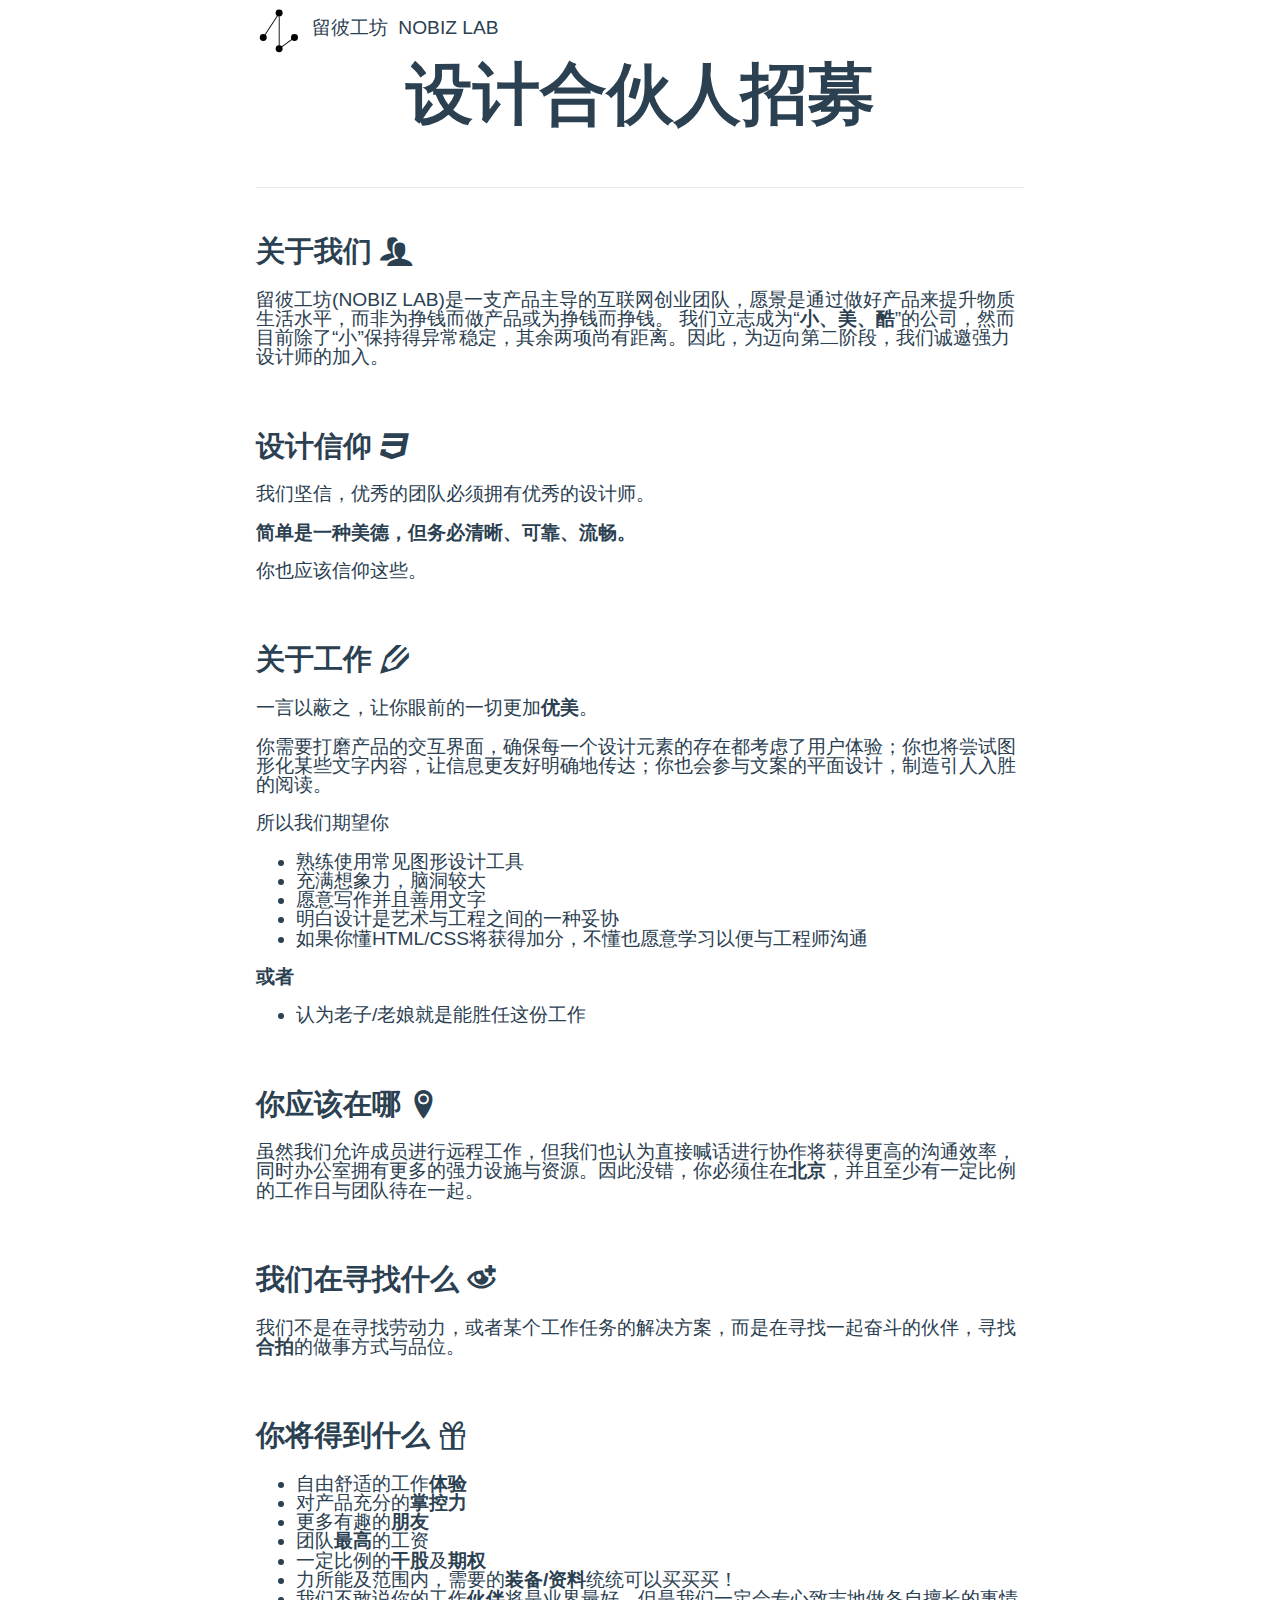
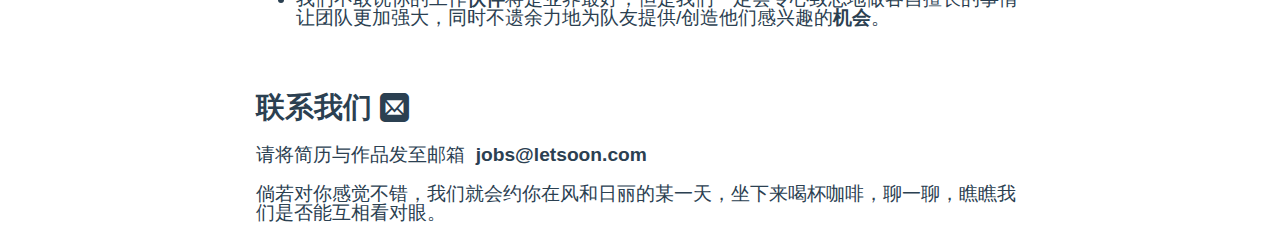
==== index.html @ 28251a29 "emphasize some words" ====
<!DOCTYPE html><html lang="en"><head><meta charset="utf-8"><meta name="viewport" content="width=device-width, initial-scale=1, maximum-scale=1"><title>设计合伙人招募</title><link rel="shortcut icon" href="img/favicon/favicon.ico"><link type="text/css" rel="stylesheet" href="css/font.css"><link type="text/css" rel="stylesheet" href="css/main.css"><script type="text/javascript" src="js/jquery.js"></script></head><body><div class="hide"><img src="img/weixin.jpg"></div><div class="container"><div class="container-title"><div class="logo"><div class="logo-img"><img src="img/logo.svg"></div><span class="company-name">&nbsp 留彼工坊</span><span class="english-name">&nbsp NOBIZ LAB</span></div><h1 class="page-title">设计合伙人招募</h1></div><section class="hr-title"><span></span></section><section class="sectionOne"><h2>关于我们<span class="icon-users"></span></h2><p>留彼工坊(NOBIZ LAB)是一支产品主导的互联网创业团队，愿景是通过做好产品来提升物质生活水平，而非为挣钱而做产品或为挣钱而挣钱。 我们立志成为“<strong>小、美、酷</strong>”的公司，然而目前除了“小”保持得异常稳定，其余两项尚有距离。因此，为迈向第二阶段，我们诚邀强力设计师的加入。</p></section><section class="sectionTwo clearfix"><h2>设计信仰<span class="icon-css3"></span></h2><p>   我们坚信，优秀的团队必须拥有优秀的设计师。</p><p>   <strong>简单是一种美德，但务必清晰、可靠、流畅。</strong></p><p>   你也应该信仰这些。</p></section><section class="sectionThree clearfix"><h2>关于工作<span class="icon-pencil"></span></h2><span>一言以蔽之，让你眼前的一切更加<strong>优美</strong>。</span><p>你需要打磨产品的交互界面，确保每一个设计元素的存在都考虑了用户体验；你也将尝试图形化某些文字内容，让信息更友好明确地传达；你也会参与文案的平面设计，制造引人入胜的阅读。</p><span class="need-ability">所以我们期望你</span><ul class="need-content"><li>熟练使用常见图形设计工具</li><li>充满想象力，脑洞较大</li><li>愿意写作并且善用文字</li><li>明白设计是艺术与工程之间的一种妥协</li><li>如果你懂HTML/CSS将获得加分，不懂也愿意学习以便与工程师沟通</li></ul><span class="need-ability"><strong>或者</strong></span><ul class="need-content"><li>认为老子/老娘就是能胜任这份工作</li></ul></section><section class="sectionFour"><h2>你应该在哪<span class="icon-location"></span></h2><p>虽然我们允许成员进行远程工作，但我们也认为直接喊话进行协作将获得更高的沟通效率，同时办公室拥有更多的强力设施与资源。因此没错，你必须住在<strong>北京</strong>，并且至少有一定比例的工作日与团队待在一起。
</p></section><section class="sectionFive"><h2>我们在寻找什么<span class="icon-eyes"></span></h2><p>我们不是在寻找劳动力，或者某个工作任务的解决方案，而是在寻找一起奋斗的伙伴，寻找<strong>合拍</strong>的做事方式与品位。
</p></section><section class="sectionSix"><h2>你将得到什么<span class="icon-gift"></span></h2><ul><li>自由舒适的工作<strong>体验</strong></li><li>对产品充分的<strong>掌控力</strong></li><li>更多有趣的<strong>朋友</strong></li><li>团队<strong>最高</strong>的工资</li><li>一定比例的<strong>干股</strong>及<strong>期权</strong></li><li>力所能及范围内，需要的<strong>装备/资料</strong>统统可以买买买！</li><li>我们不敢说你的工作<strong>伙伴</strong>将是业界最好，但是我们一定会专心致志地做各自擅长的事情让团队更加强大，同时不遗余力地为队友提供/创造他们感兴趣的<strong>机会</strong>。</li></ul></section><section class="sectionSeven"><h2>联系我们<span class="icon-mail"></span></h2><span>请将简历与作品发至邮箱 &nbsp</span><span class="emial">jobs@letsoon.com</span><p>倘若对你感觉不错，我们就会约你在风和日丽的某一天，坐下来喝杯咖啡，聊一聊，瞧瞧我们是否能互相看对眼。</p></section></div></body></html>
---- css/font.css ----
@font-face {
	font-family: 'icomoon';
	src:url('../font/icomoon.eot?-i9nz57');
	src:url('../font/icomoon.eot?#iefix-i9nz57') format('embedded-opentype'),
		url('../font/icomoon.ttf?-i9nz57') format('truetype'),
		url('../font/icomoon.woff?-i9nz57') format('woff'),
		url('../font/icomoon.svg?-i9nz57#icomoon') format('svg');
	font-weight: normal;
	font-style: normal;
}

[class^="icon-"], [class*=" icon-"] {
	font-family: 'icomoon';
	speak: none;
	font-style: normal;
	font-weight: normal;
	font-variant: normal;
	text-transform: none;
	line-height: 1;

	/* Better Font Rendering =========== */
	-webkit-font-smoothing: antialiased;
	-moz-osx-font-smoothing: grayscale;
}

.icon-pencil:before {
	content: "\e906";
}
.icon-location:before {
	content: "\e948";
}
.icon-users:before {
	content: "\e972";
}
.icon-gift:before {
	content: "\e99f";
}
.icon-eyes:before {
	content: "\e9cf";
}
.icon-mail:before {
	content: "\ea83";
}
.icon-css3:before {
	content: "\eae1";
}
---- css/main.css ----
*,
*::before,
*::after {
  box-sizing: border-box;
}
body {
  margin: 0;
  padding: 0;
  color: #2b4051;
  background-color: #f5f2eb;
  font: 1.2em/1 "微软雅黑", "宋体", Arial;
}
.hide {
  display: none;
}
.clearfix:after {
  content: ".";
  display: block;
  height: 0;
  clear: both;
  visibility: hidden;
}
.container {
  position: relative;
  left: 0;
  right: 0;
  background-color: #fff;
}
.container-title {
  position: relative;
  height: 162px;
  background-color: #fff;
}
.logo {
  position: absolute;
  top: 8px;
  left: 20%;
  height: 40px;
}
.logo .logo-img {
  width: 45px;
  height: 45px;
  float: left;
}
.logo .logo-img img {
  width: 100%;
  height: 100%;
  float: left;
}
.logo span {
  display: inline-block;
  float: left;
  padding-top: 10px;
}
.page-title {
  position: absolute;
  width: 100%;
  margin: 0;
  padding: 60px 0;
  text-align: center;
  font-size: 3.5em;
}
section {
  margin: auto;
  width: 100%;
  min-height: 150px;
  float: left;
  padding: 10px 20%;
  background-color: #72a9aa;
}
section ul li {
  list-style: disc;
}
.icon-pencil,
.icon-css3,
.icon-location,
.icon-eyes,
.icon-users,
.icon-gift,
.icon-mail {
  font-size: inherit;
  padding-left: 8px;
  top: 3px;
  display: inline-block;
  position: relative;
}
section.hr-title {
  min-height: 20px !important;
  background-color: #fff;
}
section.hr-title span {
  display: inline-block;
  border-top: 1px solid #e8ebeb;
  width: 100%;
}
.sectionOne,
.sectionTwo,
.sectionThree,
.sectionFour,
.sectionFive,
.sectionSix,
.sectionSeven {
  background-color: #fff;
}
.emial {
  font-weight: bolder;
}
@media screen and (max-width: 760px) {
  body {
    font: 1em/1 "微软雅黑", "宋体", Arial;
  }
  .container-title {
    height: 80px;
  }
  .container-title .page-title {
    font-size: 2.5em;
    padding: 38px 0;
  }
  section {
    padding: 0 8% 8px;
  }
  .logo {
    left: 8%;
    top: 5px;
  }
  .logo .logo-img {
    width: 30px;
    height: 30px;
  }
  .logo span {
    font-size: 0.9em;
    padding-top: 11px;
  }
}
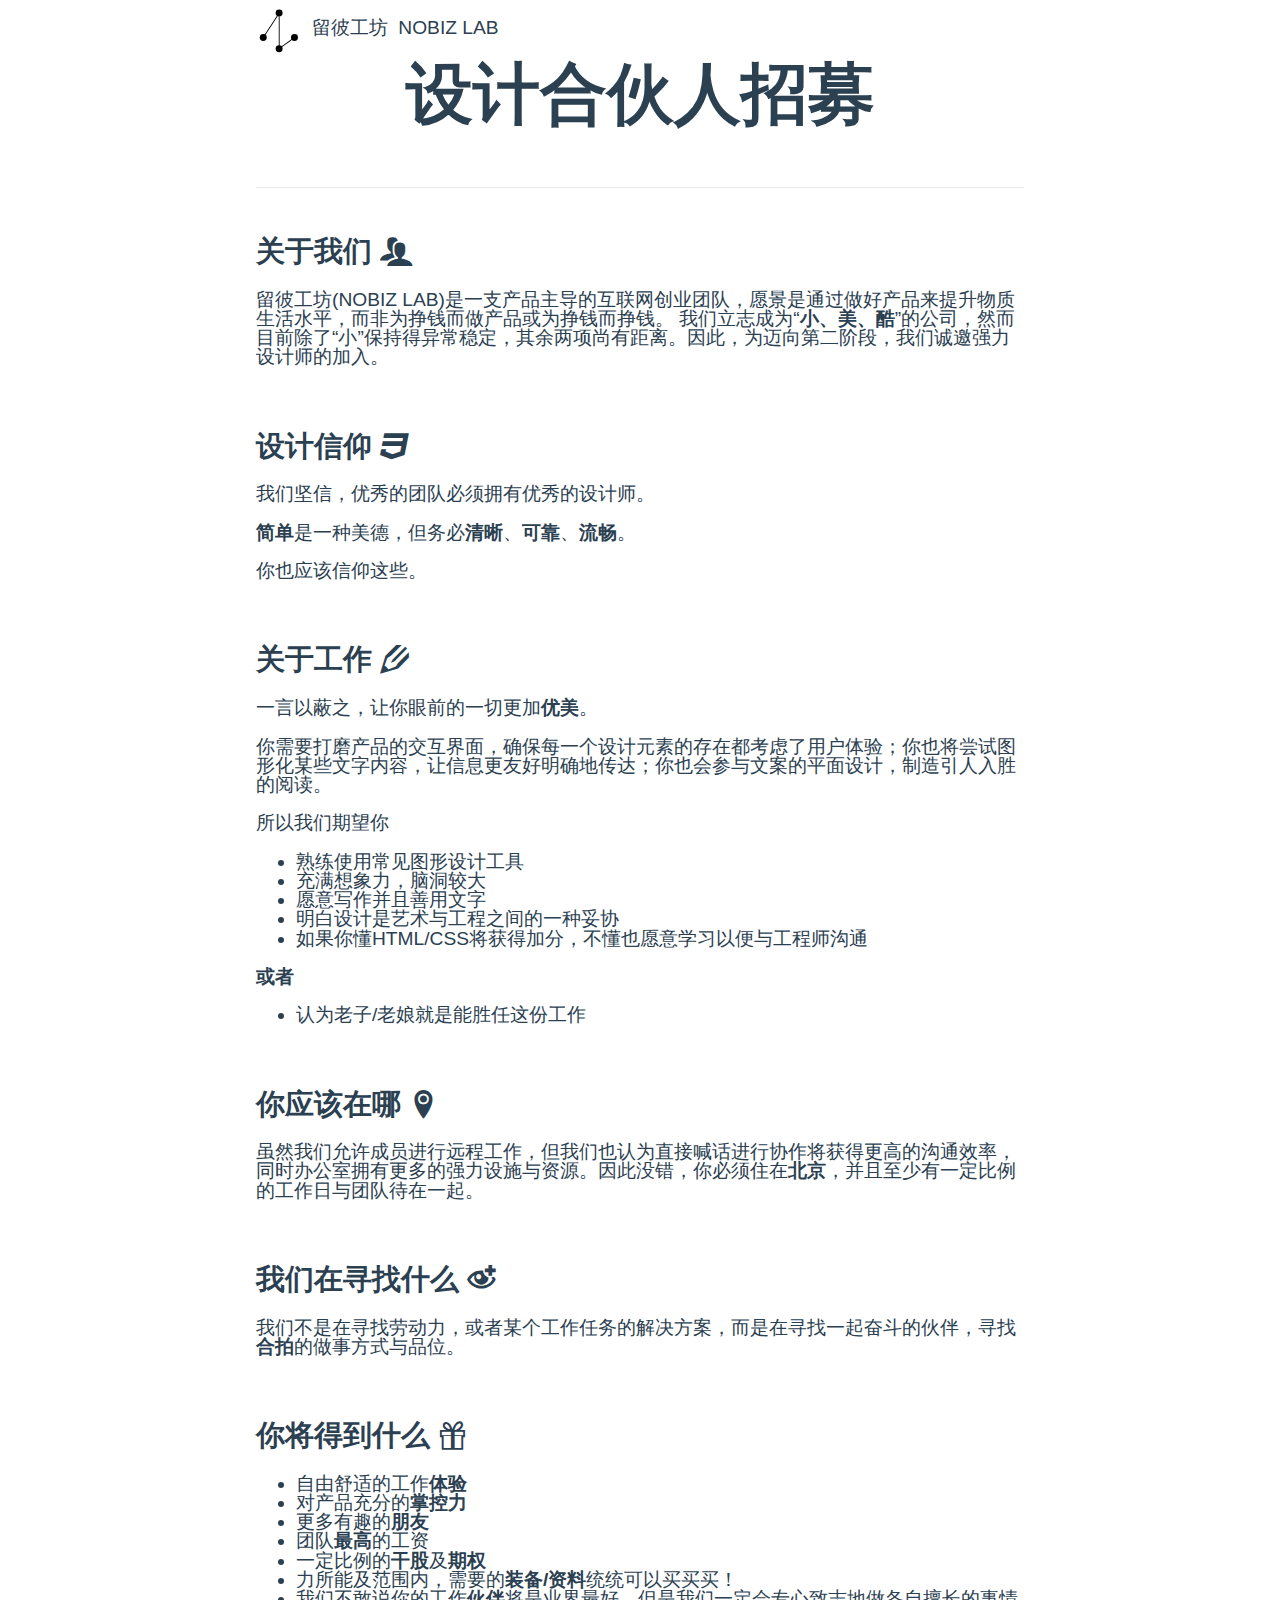
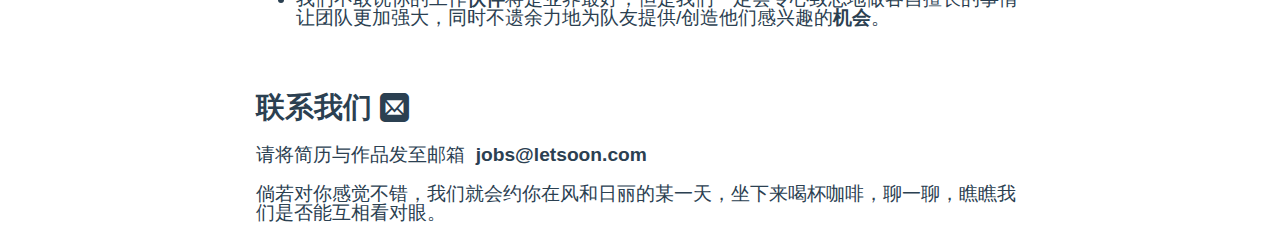
==== commit 9cb4b3a2: "update content" ====
--- a/index.html
+++ b/index.html
@@ -1,3 +1,3 @@
-<!DOCTYPE html><html lang="en"><head><meta charset="utf-8"><meta name="viewport" content="width=device-width, initial-scale=1, maximum-scale=1"><title>设计合伙人招募</title><link rel="shortcut icon" href="img/favicon/favicon.ico"><link type="text/css" rel="stylesheet" href="css/font.css"><link type="text/css" rel="stylesheet" href="css/main.css"><script type="text/javascript" src="js/jquery.js"></script></head><body><div class="hide"><img src="img/weixin.jpg"></div><div class="container"><div class="container-title"><div class="logo"><div class="logo-img"><img src="img/logo.svg"></div><span class="company-name">&nbsp 留彼工坊</span><span class="english-name">&nbsp NOBIZ LAB</span></div><h1 class="page-title">设计合伙人招募</h1></div><section class="hr-title"><span></span></section><section class="sectionOne"><h2>关于我们<span class="icon-users"></span></h2><p>留彼工坊(NOBIZ LAB)是一支产品主导的互联网创业团队，愿景是通过做好产品来提升物质生活水平，而非为挣钱而做产品或为挣钱而挣钱。 我们立志成为“<strong>小、美、酷</strong>”的公司，然而目前除了“小”保持得异常稳定，其余两项尚有距离。因此，为迈向第二阶段，我们诚邀强力设计师的加入。</p></section><section class="sectionTwo clearfix"><h2>设计信仰<span class="icon-css3"></span></h2><p>   我们坚信，优秀的团队必须拥有优秀的设计师。</p><p>   <strong>简单是一种美德，但务必清晰、可靠、流畅。</strong></p><p>   你也应该信仰这些。</p></section><section class="sectionThree clearfix"><h2>关于工作<span class="icon-pencil"></span></h2><span>一言以蔽之，让你眼前的一切更加<strong>优美</strong>。</span><p>你需要打磨产品的交互界面，确保每一个设计元素的存在都考虑了用户体验；你也将尝试图形化某些文字内容，让信息更友好明确地传达；你也会参与文案的平面设计，制造引人入胜的阅读。</p><span class="need-ability">所以我们期望你</span><ul class="need-content"><li>熟练使用常见图形设计工具</li><li>充满想象力，脑洞较大</li><li>愿意写作并且善用文字</li><li>明白设计是艺术与工程之间的一种妥协</li><li>如果你懂HTML/CSS将获得加分，不懂也愿意学习以便与工程师沟通</li></ul><span class="need-ability"><strong>或者</strong></span><ul class="need-content"><li>认为老子/老娘就是能胜任这份工作</li></ul></section><section class="sectionFour"><h2>你应该在哪<span class="icon-location"></span></h2><p>虽然我们允许成员进行远程工作，但我们也认为直接喊话进行协作将获得更高的沟通效率，同时办公室拥有更多的强力设施与资源。因此没错，你必须住在<strong>北京</strong>，并且至少有一定比例的工作日与团队待在一起。
+<!DOCTYPE html><html lang="en"><head><meta charset="utf-8"><meta name="viewport" content="width=device-width, initial-scale=1, maximum-scale=1"><title>设计合伙人招募</title><link rel="shortcut icon" href="img/favicon/favicon.ico"><link type="text/css" rel="stylesheet" href="css/font.css"><link type="text/css" rel="stylesheet" href="css/main.css"><script type="text/javascript" src="js/jquery.js"></script></head><body><div class="hide"><img src="img/weixin.jpg"></div><div class="container"><div class="container-title"><div class="logo"><div class="logo-img"><img src="img/logo.svg"></div><span class="company-name">&nbsp 留彼工坊</span><span class="english-name">&nbsp NOBIZ LAB</span></div><h1 class="page-title">设计合伙人招募</h1></div><section class="hr-title"><span></span></section><section class="sectionOne"><h2>关于我们<span class="icon-users"></span></h2><p>留彼工坊(NOBIZ LAB)是一支产品主导的互联网创业团队，愿景是通过做好产品来提升物质生活水平，而非为挣钱而做产品或为挣钱而挣钱。 我们立志成为“<strong>小、美、酷</strong>”的公司，然而目前除了“小”保持得异常稳定，其余两项尚有距离。因此，为迈向第二阶段，我们诚邀强力设计师的加入。</p></section><section class="sectionTwo clearfix"><h2>设计信仰<span class="icon-css3"></span></h2><p>   我们坚信，优秀的团队必须拥有优秀的设计师。</p><p>   <strong>简单</strong>是一种美德，但务必<strong>清晰</strong>、<strong>可靠</strong>、<strong>流畅</strong>。</p><p>   你也应该信仰这些。</p></section><section class="sectionThree clearfix"><h2>关于工作<span class="icon-pencil"></span></h2><span>一言以蔽之，让你眼前的一切更加<strong>优美</strong>。</span><p>你需要打磨产品的交互界面，确保每一个设计元素的存在都考虑了用户体验；你也将尝试图形化某些文字内容，让信息更友好明确地传达；你也会参与文案的平面设计，制造引人入胜的阅读。</p><span class="need-ability">所以我们期望你</span><ul class="need-content"><li>熟练使用常见图形设计工具</li><li>充满想象力，脑洞较大</li><li>愿意写作并且善用文字</li><li>明白设计是艺术与工程之间的一种妥协</li><li>如果你懂HTML/CSS将获得加分，不懂也愿意学习以便与工程师沟通</li></ul><span class="need-ability"><strong>或者</strong></span><ul class="need-content"><li>认为老子/老娘就是能胜任这份工作</li></ul></section><section class="sectionFour"><h2>你应该在哪<span class="icon-location"></span></h2><p>虽然我们允许成员进行远程工作，但我们也认为直接喊话进行协作将获得更高的沟通效率，同时办公室拥有更多的强力设施与资源。因此没错，你必须住在<strong>北京</strong>，并且至少有一定比例的工作日与团队待在一起。
 </p></section><section class="sectionFive"><h2>我们在寻找什么<span class="icon-eyes"></span></h2><p>我们不是在寻找劳动力，或者某个工作任务的解决方案，而是在寻找一起奋斗的伙伴，寻找<strong>合拍</strong>的做事方式与品位。
 </p></section><section class="sectionSix"><h2>你将得到什么<span class="icon-gift"></span></h2><ul><li>自由舒适的工作<strong>体验</strong></li><li>对产品充分的<strong>掌控力</strong></li><li>更多有趣的<strong>朋友</strong></li><li>团队<strong>最高</strong>的工资</li><li>一定比例的<strong>干股</strong>及<strong>期权</strong></li><li>力所能及范围内，需要的<strong>装备/资料</strong>统统可以买买买！</li><li>我们不敢说你的工作<strong>伙伴</strong>将是业界最好，但是我们一定会专心致志地做各自擅长的事情让团队更加强大，同时不遗余力地为队友提供/创造他们感兴趣的<strong>机会</strong>。</li></ul></section><section class="sectionSeven"><h2>联系我们<span class="icon-mail"></span></h2><span>请将简历与作品发至邮箱 &nbsp</span><span class="emial">jobs@letsoon.com</span><p>倘若对你感觉不错，我们就会约你在风和日丽的某一天，坐下来喝杯咖啡，聊一聊，瞧瞧我们是否能互相看对眼。</p></section></div></body></html>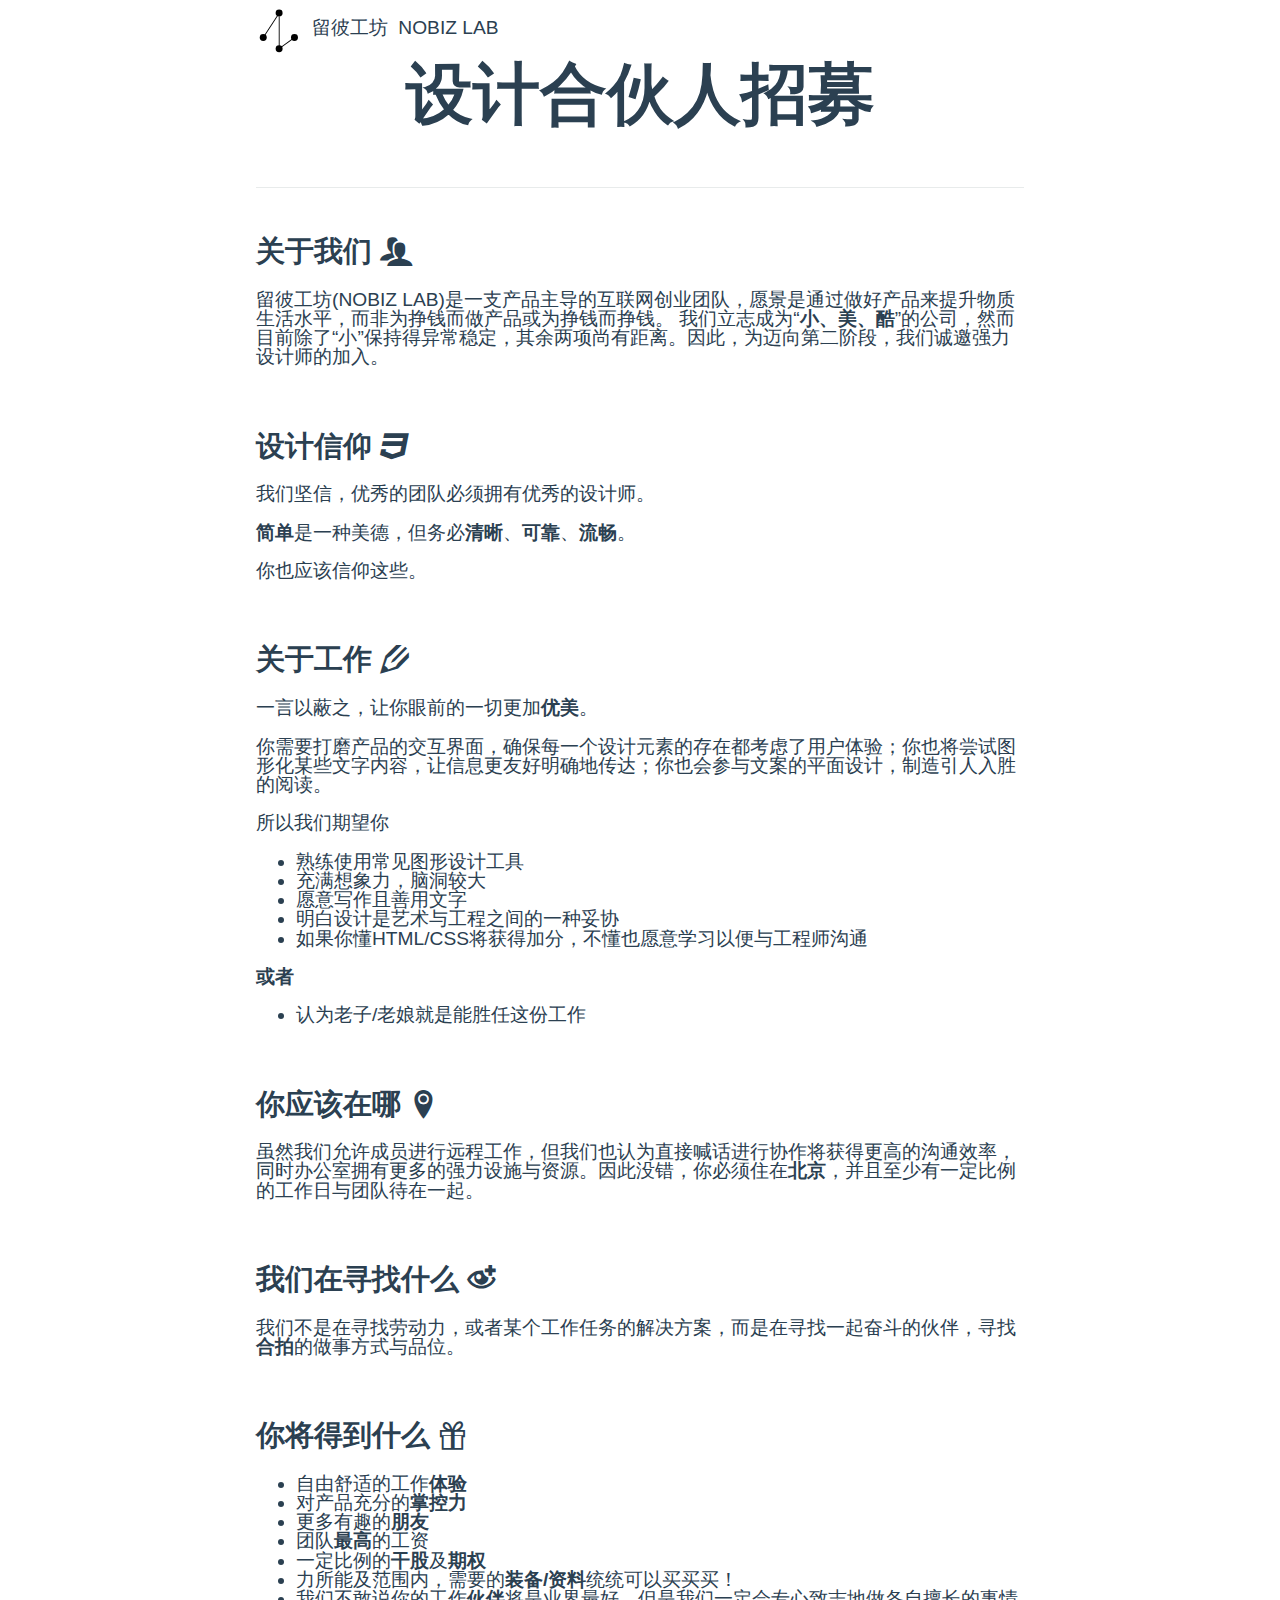
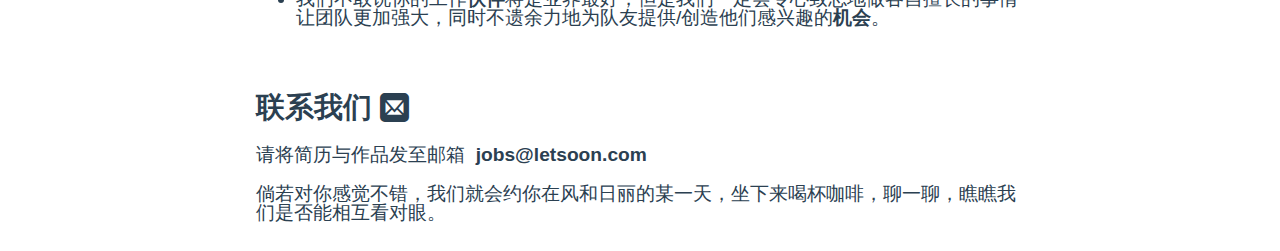
==== commit ed811bf5: "update content" ====
--- a/index.html
+++ b/index.html
@@ -1,3 +1,3 @@
-<!DOCTYPE html><html lang="en"><head><meta charset="utf-8"><meta name="viewport" content="width=device-width, initial-scale=1, maximum-scale=1"><title>设计合伙人招募</title><link rel="shortcut icon" href="img/favicon/favicon.ico"><link type="text/css" rel="stylesheet" href="css/font.css"><link type="text/css" rel="stylesheet" href="css/main.css"><script type="text/javascript" src="js/jquery.js"></script></head><body><div class="hide"><img src="img/weixin.jpg"></div><div class="container"><div class="container-title"><div class="logo"><div class="logo-img"><img src="img/logo.svg"></div><span class="company-name">&nbsp 留彼工坊</span><span class="english-name">&nbsp NOBIZ LAB</span></div><h1 class="page-title">设计合伙人招募</h1></div><section class="hr-title"><span></span></section><section class="sectionOne"><h2>关于我们<span class="icon-users"></span></h2><p>留彼工坊(NOBIZ LAB)是一支产品主导的互联网创业团队，愿景是通过做好产品来提升物质生活水平，而非为挣钱而做产品或为挣钱而挣钱。 我们立志成为“<strong>小、美、酷</strong>”的公司，然而目前除了“小”保持得异常稳定，其余两项尚有距离。因此，为迈向第二阶段，我们诚邀强力设计师的加入。</p></section><section class="sectionTwo clearfix"><h2>设计信仰<span class="icon-css3"></span></h2><p>   我们坚信，优秀的团队必须拥有优秀的设计师。</p><p>   <strong>简单</strong>是一种美德，但务必<strong>清晰</strong>、<strong>可靠</strong>、<strong>流畅</strong>。</p><p>   你也应该信仰这些。</p></section><section class="sectionThree clearfix"><h2>关于工作<span class="icon-pencil"></span></h2><span>一言以蔽之，让你眼前的一切更加<strong>优美</strong>。</span><p>你需要打磨产品的交互界面，确保每一个设计元素的存在都考虑了用户体验；你也将尝试图形化某些文字内容，让信息更友好明确地传达；你也会参与文案的平面设计，制造引人入胜的阅读。</p><span class="need-ability">所以我们期望你</span><ul class="need-content"><li>熟练使用常见图形设计工具</li><li>充满想象力，脑洞较大</li><li>愿意写作并且善用文字</li><li>明白设计是艺术与工程之间的一种妥协</li><li>如果你懂HTML/CSS将获得加分，不懂也愿意学习以便与工程师沟通</li></ul><span class="need-ability"><strong>或者</strong></span><ul class="need-content"><li>认为老子/老娘就是能胜任这份工作</li></ul></section><section class="sectionFour"><h2>你应该在哪<span class="icon-location"></span></h2><p>虽然我们允许成员进行远程工作，但我们也认为直接喊话进行协作将获得更高的沟通效率，同时办公室拥有更多的强力设施与资源。因此没错，你必须住在<strong>北京</strong>，并且至少有一定比例的工作日与团队待在一起。
+<!DOCTYPE html><html lang="en"><head><meta charset="utf-8"><meta name="viewport" content="width=device-width, initial-scale=1, maximum-scale=1"><title>设计合伙人招募</title><link rel="shortcut icon" href="img/favicon/favicon.ico"><link type="text/css" rel="stylesheet" href="css/font.css"><link type="text/css" rel="stylesheet" href="css/main.css"><script type="text/javascript" src="js/jquery.js"></script></head><body><div class="hide"><img src="img/weixin.jpg"></div><div class="container"><div class="container-title"><div class="logo"><div class="logo-img"><img src="img/logo.svg"></div><span class="company-name">&nbsp 留彼工坊</span><span class="english-name">&nbsp NOBIZ LAB</span></div><h1 class="page-title">设计合伙人招募</h1></div><section class="hr-title"><span></span></section><section class="sectionOne"><h2>关于我们<span class="icon-users"></span></h2><p>留彼工坊(NOBIZ LAB)是一支产品主导的互联网创业团队，愿景是通过做好产品来提升物质生活水平，而非为挣钱而做产品或为挣钱而挣钱。 我们立志成为“<strong>小、美、酷</strong>”的公司，然而目前除了“小”保持得异常稳定，其余两项尚有距离。因此，为迈向第二阶段，我们诚邀强力设计师的加入。</p></section><section class="sectionTwo clearfix"><h2>设计信仰<span class="icon-css3"></span></h2><p>   我们坚信，优秀的团队必须拥有优秀的设计师。</p><p>   <strong>简单</strong>是一种美德，但务必<strong>清晰</strong>、<strong>可靠</strong>、<strong>流畅</strong>。</p><p>   你也应该信仰这些。</p></section><section class="sectionThree clearfix"><h2>关于工作<span class="icon-pencil"></span></h2><span>一言以蔽之，让你眼前的一切更加<strong>优美</strong>。</span><p>你需要打磨产品的交互界面，确保每一个设计元素的存在都考虑了用户体验；你也将尝试图形化某些文字内容，让信息更友好明确地传达；你也会参与文案的平面设计，制造引人入胜的阅读。</p><span class="need-ability">所以我们期望你</span><ul class="need-content"><li>熟练使用常见图形设计工具</li><li>充满想象力，脑洞较大</li><li>愿意写作且善用文字</li><li>明白设计是艺术与工程之间的一种妥协</li><li>如果你懂HTML/CSS将获得加分，不懂也愿意学习以便与工程师沟通</li></ul><span class="need-ability"><strong>或者</strong></span><ul class="need-content"><li>认为老子/老娘就是能胜任这份工作</li></ul></section><section class="sectionFour"><h2>你应该在哪<span class="icon-location"></span></h2><p>虽然我们允许成员进行远程工作，但我们也认为直接喊话进行协作将获得更高的沟通效率，同时办公室拥有更多的强力设施与资源。因此没错，你必须住在<strong>北京</strong>，并且至少有一定比例的工作日与团队待在一起。
 </p></section><section class="sectionFive"><h2>我们在寻找什么<span class="icon-eyes"></span></h2><p>我们不是在寻找劳动力，或者某个工作任务的解决方案，而是在寻找一起奋斗的伙伴，寻找<strong>合拍</strong>的做事方式与品位。
-</p></section><section class="sectionSix"><h2>你将得到什么<span class="icon-gift"></span></h2><ul><li>自由舒适的工作<strong>体验</strong></li><li>对产品充分的<strong>掌控力</strong></li><li>更多有趣的<strong>朋友</strong></li><li>团队<strong>最高</strong>的工资</li><li>一定比例的<strong>干股</strong>及<strong>期权</strong></li><li>力所能及范围内，需要的<strong>装备/资料</strong>统统可以买买买！</li><li>我们不敢说你的工作<strong>伙伴</strong>将是业界最好，但是我们一定会专心致志地做各自擅长的事情让团队更加强大，同时不遗余力地为队友提供/创造他们感兴趣的<strong>机会</strong>。</li></ul></section><section class="sectionSeven"><h2>联系我们<span class="icon-mail"></span></h2><span>请将简历与作品发至邮箱 &nbsp</span><span class="emial">jobs@letsoon.com</span><p>倘若对你感觉不错，我们就会约你在风和日丽的某一天，坐下来喝杯咖啡，聊一聊，瞧瞧我们是否能互相看对眼。</p></section></div></body></html>+</p></section><section class="sectionSix"><h2>你将得到什么<span class="icon-gift"></span></h2><ul><li>自由舒适的工作<strong>体验</strong></li><li>对产品充分的<strong>掌控力</strong></li><li>更多有趣的<strong>朋友</strong></li><li>团队<strong>最高</strong>的工资</li><li>一定比例的<strong>干股</strong>及<strong>期权</strong></li><li>力所能及范围内，需要的<strong>装备/资料</strong>统统可以买买买！</li><li>我们不敢说你的工作<strong>伙伴</strong>将是业界最好，但是我们一定会专心致志地做各自擅长的事情让团队更加强大，同时不遗余力地为队友提供/创造他们感兴趣的<strong>机会</strong>。</li></ul></section><section class="sectionSeven"><h2>联系我们<span class="icon-mail"></span></h2><span>请将简历与作品发至邮箱 &nbsp</span><span class="emial">jobs@letsoon.com</span><p>倘若对你感觉不错，我们就会约你在风和日丽的某一天，坐下来喝杯咖啡，聊一聊，瞧瞧我们是否能相互看对眼。</p></section></div></body></html>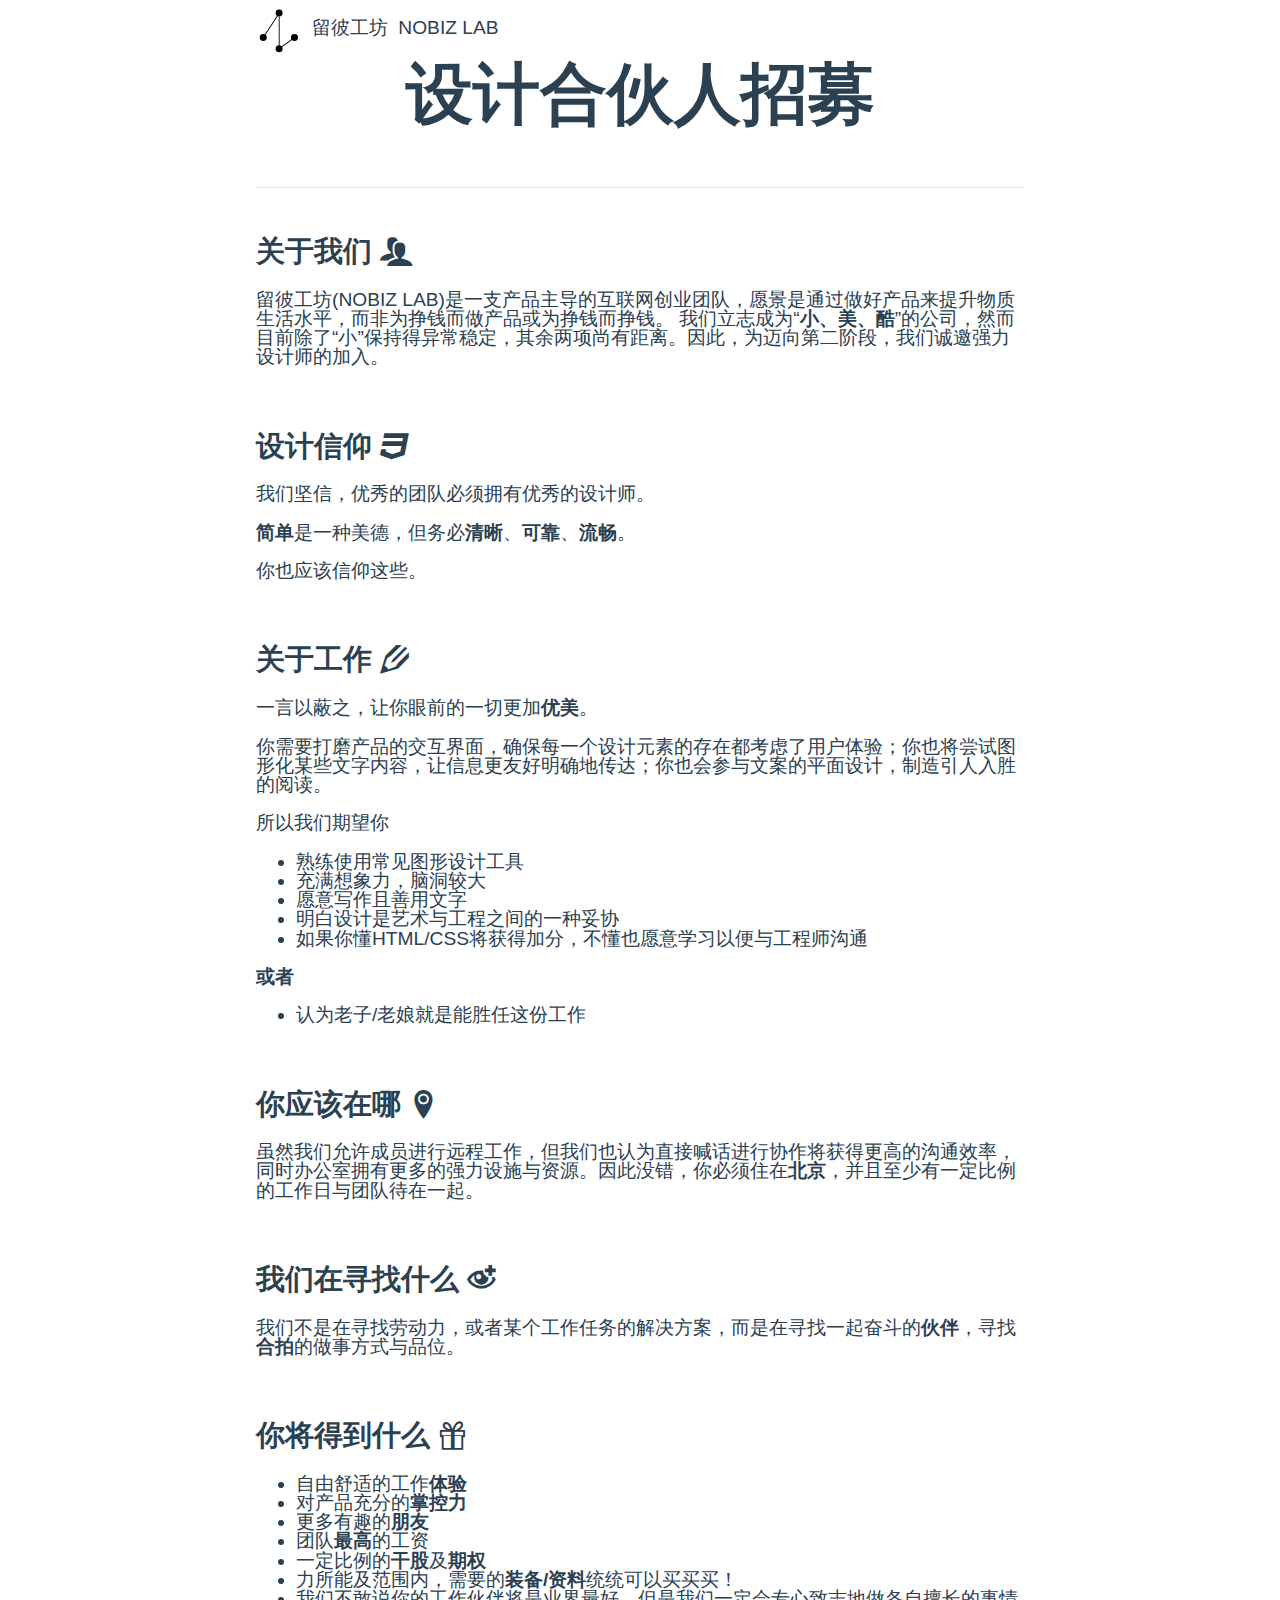
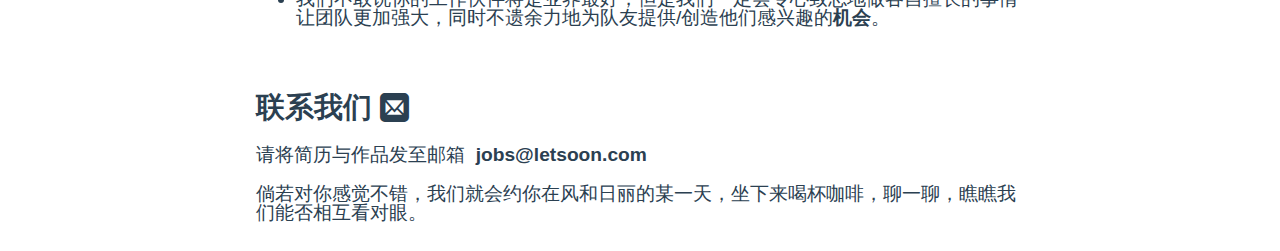
==== commit eae5fb4a: "content updated" ====
--- a/index.html
+++ b/index.html
@@ -1,3 +1,3 @@
 <!DOCTYPE html><html lang="en"><head><meta charset="utf-8"><meta name="viewport" content="width=device-width, initial-scale=1, maximum-scale=1"><title>设计合伙人招募</title><link rel="shortcut icon" href="img/favicon/favicon.ico"><link type="text/css" rel="stylesheet" href="css/font.css"><link type="text/css" rel="stylesheet" href="css/main.css"><script type="text/javascript" src="js/jquery.js"></script></head><body><div class="hide"><img src="img/weixin.jpg"></div><div class="container"><div class="container-title"><div class="logo"><div class="logo-img"><img src="img/logo.svg"></div><span class="company-name">&nbsp 留彼工坊</span><span class="english-name">&nbsp NOBIZ LAB</span></div><h1 class="page-title">设计合伙人招募</h1></div><section class="hr-title"><span></span></section><section class="sectionOne"><h2>关于我们<span class="icon-users"></span></h2><p>留彼工坊(NOBIZ LAB)是一支产品主导的互联网创业团队，愿景是通过做好产品来提升物质生活水平，而非为挣钱而做产品或为挣钱而挣钱。 我们立志成为“<strong>小、美、酷</strong>”的公司，然而目前除了“小”保持得异常稳定，其余两项尚有距离。因此，为迈向第二阶段，我们诚邀强力设计师的加入。</p></section><section class="sectionTwo clearfix"><h2>设计信仰<span class="icon-css3"></span></h2><p>   我们坚信，优秀的团队必须拥有优秀的设计师。</p><p>   <strong>简单</strong>是一种美德，但务必<strong>清晰</strong>、<strong>可靠</strong>、<strong>流畅</strong>。</p><p>   你也应该信仰这些。</p></section><section class="sectionThree clearfix"><h2>关于工作<span class="icon-pencil"></span></h2><span>一言以蔽之，让你眼前的一切更加<strong>优美</strong>。</span><p>你需要打磨产品的交互界面，确保每一个设计元素的存在都考虑了用户体验；你也将尝试图形化某些文字内容，让信息更友好明确地传达；你也会参与文案的平面设计，制造引人入胜的阅读。</p><span class="need-ability">所以我们期望你</span><ul class="need-content"><li>熟练使用常见图形设计工具</li><li>充满想象力，脑洞较大</li><li>愿意写作且善用文字</li><li>明白设计是艺术与工程之间的一种妥协</li><li>如果你懂HTML/CSS将获得加分，不懂也愿意学习以便与工程师沟通</li></ul><span class="need-ability"><strong>或者</strong></span><ul class="need-content"><li>认为老子/老娘就是能胜任这份工作</li></ul></section><section class="sectionFour"><h2>你应该在哪<span class="icon-location"></span></h2><p>虽然我们允许成员进行远程工作，但我们也认为直接喊话进行协作将获得更高的沟通效率，同时办公室拥有更多的强力设施与资源。因此没错，你必须住在<strong>北京</strong>，并且至少有一定比例的工作日与团队待在一起。
-</p></section><section class="sectionFive"><h2>我们在寻找什么<span class="icon-eyes"></span></h2><p>我们不是在寻找劳动力，或者某个工作任务的解决方案，而是在寻找一起奋斗的伙伴，寻找<strong>合拍</strong>的做事方式与品位。
-</p></section><section class="sectionSix"><h2>你将得到什么<span class="icon-gift"></span></h2><ul><li>自由舒适的工作<strong>体验</strong></li><li>对产品充分的<strong>掌控力</strong></li><li>更多有趣的<strong>朋友</strong></li><li>团队<strong>最高</strong>的工资</li><li>一定比例的<strong>干股</strong>及<strong>期权</strong></li><li>力所能及范围内，需要的<strong>装备/资料</strong>统统可以买买买！</li><li>我们不敢说你的工作<strong>伙伴</strong>将是业界最好，但是我们一定会专心致志地做各自擅长的事情让团队更加强大，同时不遗余力地为队友提供/创造他们感兴趣的<strong>机会</strong>。</li></ul></section><section class="sectionSeven"><h2>联系我们<span class="icon-mail"></span></h2><span>请将简历与作品发至邮箱 &nbsp</span><span class="emial">jobs@letsoon.com</span><p>倘若对你感觉不错，我们就会约你在风和日丽的某一天，坐下来喝杯咖啡，聊一聊，瞧瞧我们是否能相互看对眼。</p></section></div></body></html>+</p></section><section class="sectionFive"><h2>我们在寻找什么<span class="icon-eyes"></span></h2><p>我们不是在寻找劳动力，或者某个工作任务的解决方案，而是在寻找一起奋斗的<strong>伙伴</strong>，寻找<strong>合拍</strong>的做事方式与品位。
+</p></section><section class="sectionSix"><h2>你将得到什么<span class="icon-gift"></span></h2><ul><li>自由舒适的工作<strong>体验</strong></li><li>对产品充分的<strong>掌控力</strong></li><li>更多有趣的<strong>朋友</strong></li><li>团队<strong>最高</strong>的工资</li><li>一定比例的<strong>干股</strong>及<strong>期权</strong></li><li>力所能及范围内，需要的<strong>装备/资料</strong>统统可以买买买！</li><li>我们不敢说你的工作伙伴将是业界最好，但是我们一定会专心致志地做各自擅长的事情让团队更加强大，同时不遗余力地为队友提供/创造他们感兴趣的<strong>机会</strong>。</li></ul></section><section class="sectionSeven"><h2>联系我们<span class="icon-mail"></span></h2><span>请将简历与作品发至邮箱 &nbsp</span><span class="emial">jobs@letsoon.com</span><p>倘若对你感觉不错，我们就会约你在风和日丽的某一天，坐下来喝杯咖啡，聊一聊，瞧瞧我们能否相互看对眼。</p></section></div></body></html>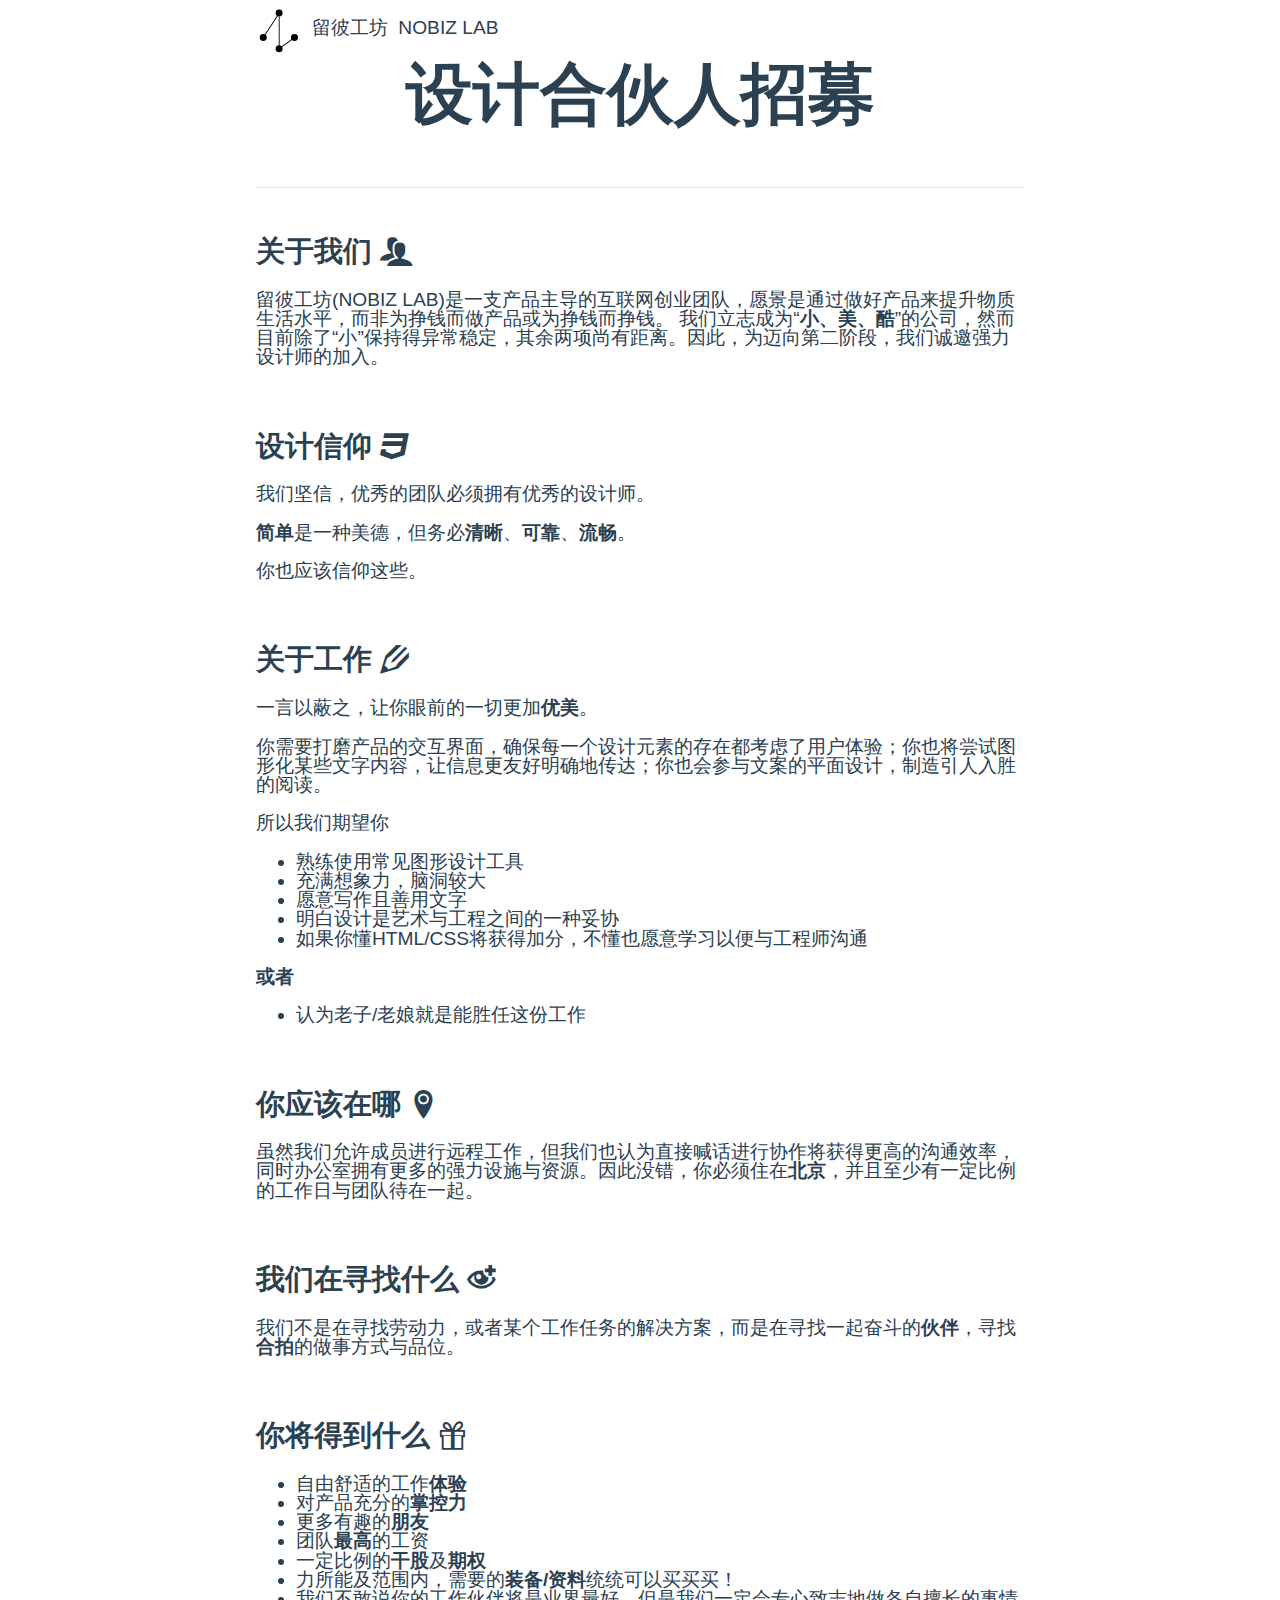
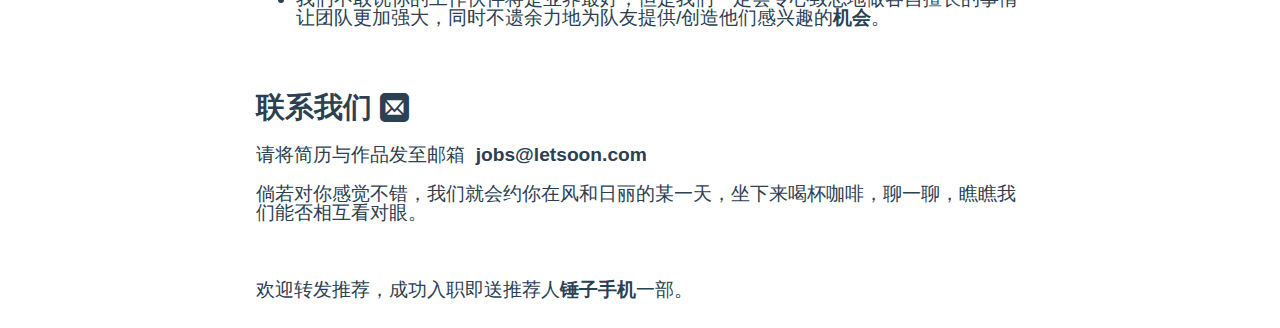
==== commit beef053c: "add content" ====
--- a/index.html
+++ b/index.html
@@ -1,3 +1,3 @@
 <!DOCTYPE html><html lang="en"><head><meta charset="utf-8"><meta name="viewport" content="width=device-width, initial-scale=1, maximum-scale=1"><title>设计合伙人招募</title><link rel="shortcut icon" href="img/favicon/favicon.ico"><link type="text/css" rel="stylesheet" href="css/font.css"><link type="text/css" rel="stylesheet" href="css/main.css"><script type="text/javascript" src="js/jquery.js"></script></head><body><div class="hide"><img src="img/weixin.jpg"></div><div class="container"><div class="container-title"><div class="logo"><div class="logo-img"><img src="img/logo.svg"></div><span class="company-name">&nbsp 留彼工坊</span><span class="english-name">&nbsp NOBIZ LAB</span></div><h1 class="page-title">设计合伙人招募</h1></div><section class="hr-title"><span></span></section><section class="sectionOne"><h2>关于我们<span class="icon-users"></span></h2><p>留彼工坊(NOBIZ LAB)是一支产品主导的互联网创业团队，愿景是通过做好产品来提升物质生活水平，而非为挣钱而做产品或为挣钱而挣钱。 我们立志成为“<strong>小、美、酷</strong>”的公司，然而目前除了“小”保持得异常稳定，其余两项尚有距离。因此，为迈向第二阶段，我们诚邀强力设计师的加入。</p></section><section class="sectionTwo clearfix"><h2>设计信仰<span class="icon-css3"></span></h2><p>   我们坚信，优秀的团队必须拥有优秀的设计师。</p><p>   <strong>简单</strong>是一种美德，但务必<strong>清晰</strong>、<strong>可靠</strong>、<strong>流畅</strong>。</p><p>   你也应该信仰这些。</p></section><section class="sectionThree clearfix"><h2>关于工作<span class="icon-pencil"></span></h2><span>一言以蔽之，让你眼前的一切更加<strong>优美</strong>。</span><p>你需要打磨产品的交互界面，确保每一个设计元素的存在都考虑了用户体验；你也将尝试图形化某些文字内容，让信息更友好明确地传达；你也会参与文案的平面设计，制造引人入胜的阅读。</p><span class="need-ability">所以我们期望你</span><ul class="need-content"><li>熟练使用常见图形设计工具</li><li>充满想象力，脑洞较大</li><li>愿意写作且善用文字</li><li>明白设计是艺术与工程之间的一种妥协</li><li>如果你懂HTML/CSS将获得加分，不懂也愿意学习以便与工程师沟通</li></ul><span class="need-ability"><strong>或者</strong></span><ul class="need-content"><li>认为老子/老娘就是能胜任这份工作</li></ul></section><section class="sectionFour"><h2>你应该在哪<span class="icon-location"></span></h2><p>虽然我们允许成员进行远程工作，但我们也认为直接喊话进行协作将获得更高的沟通效率，同时办公室拥有更多的强力设施与资源。因此没错，你必须住在<strong>北京</strong>，并且至少有一定比例的工作日与团队待在一起。
 </p></section><section class="sectionFive"><h2>我们在寻找什么<span class="icon-eyes"></span></h2><p>我们不是在寻找劳动力，或者某个工作任务的解决方案，而是在寻找一起奋斗的<strong>伙伴</strong>，寻找<strong>合拍</strong>的做事方式与品位。
-</p></section><section class="sectionSix"><h2>你将得到什么<span class="icon-gift"></span></h2><ul><li>自由舒适的工作<strong>体验</strong></li><li>对产品充分的<strong>掌控力</strong></li><li>更多有趣的<strong>朋友</strong></li><li>团队<strong>最高</strong>的工资</li><li>一定比例的<strong>干股</strong>及<strong>期权</strong></li><li>力所能及范围内，需要的<strong>装备/资料</strong>统统可以买买买！</li><li>我们不敢说你的工作伙伴将是业界最好，但是我们一定会专心致志地做各自擅长的事情让团队更加强大，同时不遗余力地为队友提供/创造他们感兴趣的<strong>机会</strong>。</li></ul></section><section class="sectionSeven"><h2>联系我们<span class="icon-mail"></span></h2><span>请将简历与作品发至邮箱 &nbsp</span><span class="emial">jobs@letsoon.com</span><p>倘若对你感觉不错，我们就会约你在风和日丽的某一天，坐下来喝杯咖啡，聊一聊，瞧瞧我们能否相互看对眼。</p></section></div></body></html>+</p></section><section class="sectionSix"><h2>你将得到什么<span class="icon-gift"></span></h2><ul><li>自由舒适的工作<strong>体验</strong></li><li>对产品充分的<strong>掌控力</strong></li><li>更多有趣的<strong>朋友</strong></li><li>团队<strong>最高</strong>的工资</li><li>一定比例的<strong>干股</strong>及<strong>期权</strong></li><li>力所能及范围内，需要的<strong>装备/资料</strong>统统可以买买买！</li><li>我们不敢说你的工作伙伴将是业界最好，但是我们一定会专心致志地做各自擅长的事情让团队更加强大，同时不遗余力地为队友提供/创造他们感兴趣的<strong>机会</strong>。</li></ul></section><section class="sectionSeven"><h2>联系我们<span class="icon-mail"></span></h2><span>请将简历与作品发至邮箱 &nbsp</span><span class="emial">jobs@letsoon.com</span><p>倘若对你感觉不错，我们就会约你在风和日丽的某一天，坐下来喝杯咖啡，聊一聊，瞧瞧我们能否相互看对眼。</p><p>&nbsp</p><p>欢迎转发推荐，成功入职即送推荐人<strong>锤子手机</strong>一部。</p></section></div></body></html>--- a/css/main.css
+++ b/css/main.css
@@ -7,7 +7,7 @@
   margin: 0;
   padding: 0;
   color: #2b4051;
-  background-color: #f5f2eb;
+  background-color: #fff;
   font: 1.2em/1 "微软雅黑", "宋体", Arial;
 }
 .hide {
@@ -114,7 +114,7 @@
   }
   .container-title .page-title {
     font-size: 2.5em;
-    padding: 38px 0;
+    padding: 42px 0 40px;
   }
   section {
     padding: 0 8% 8px;
@@ -131,4 +131,8 @@
     font-size: 0.9em;
     padding-top: 11px;
   }
+  section.hr-title {
+    position: relative;
+    top: 5px;
+  }
 }
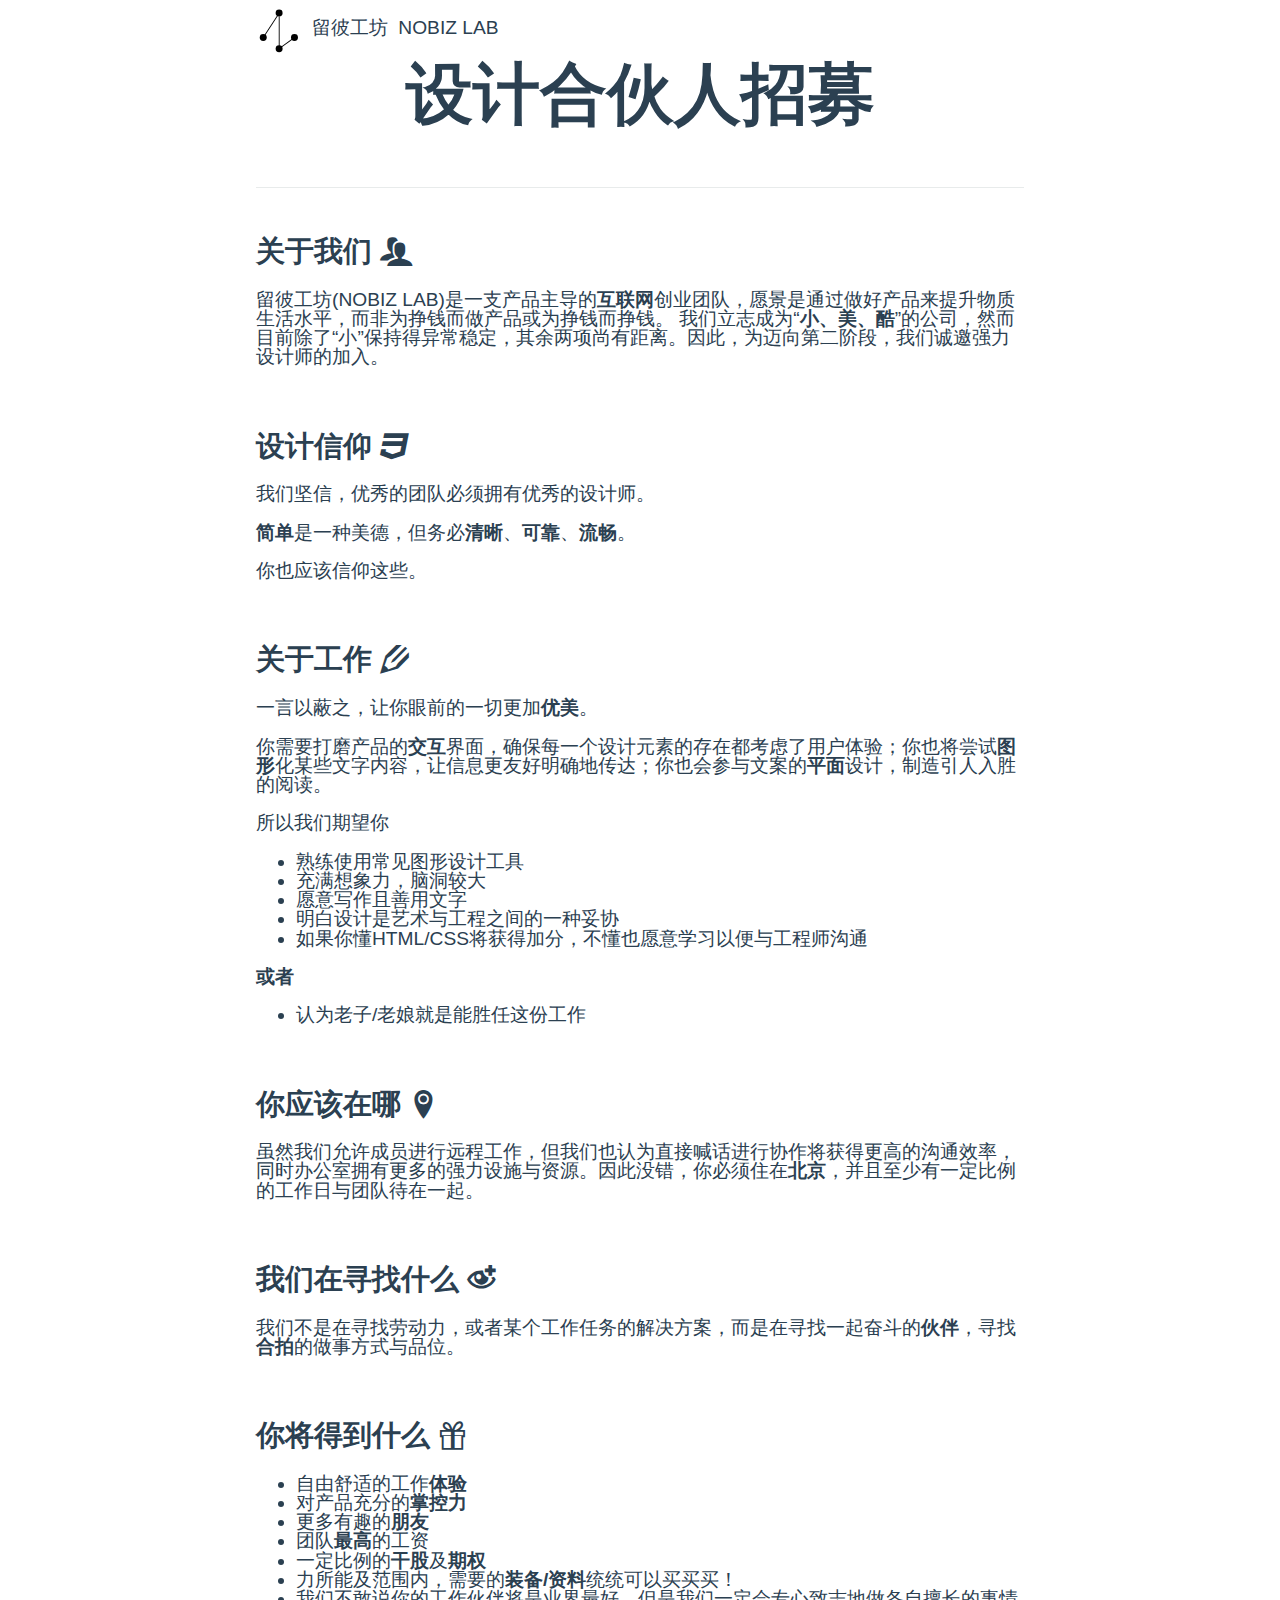
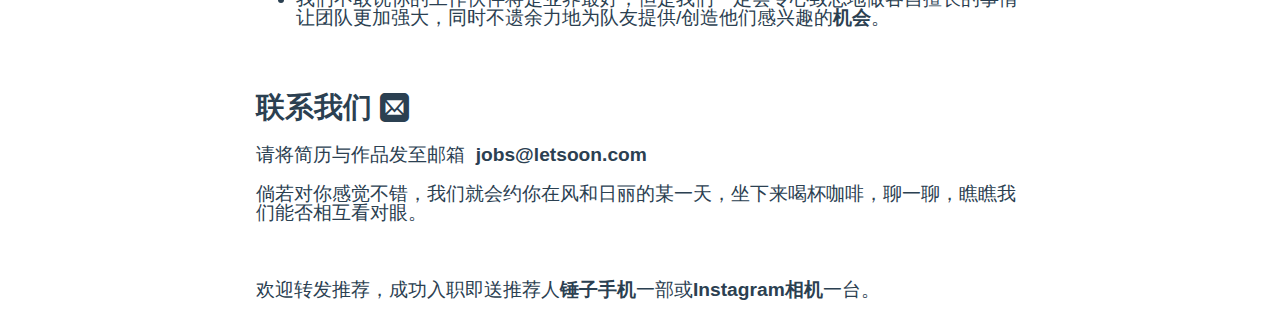
==== commit b4902a75: "add gift" ====
--- a/index.html
+++ b/index.html
@@ -1,3 +1,3 @@
-<!DOCTYPE html><html lang="en"><head><meta charset="utf-8"><meta name="viewport" content="width=device-width, initial-scale=1, maximum-scale=1"><title>设计合伙人招募</title><link rel="shortcut icon" href="img/favicon/favicon.ico"><link type="text/css" rel="stylesheet" href="css/font.css"><link type="text/css" rel="stylesheet" href="css/main.css"><script type="text/javascript" src="js/jquery.js"></script></head><body><div class="hide"><img src="img/weixin.jpg"></div><div class="container"><div class="container-title"><div class="logo"><div class="logo-img"><img src="img/logo.svg"></div><span class="company-name">&nbsp 留彼工坊</span><span class="english-name">&nbsp NOBIZ LAB</span></div><h1 class="page-title">设计合伙人招募</h1></div><section class="hr-title"><span></span></section><section class="sectionOne"><h2>关于我们<span class="icon-users"></span></h2><p>留彼工坊(NOBIZ LAB)是一支产品主导的互联网创业团队，愿景是通过做好产品来提升物质生活水平，而非为挣钱而做产品或为挣钱而挣钱。 我们立志成为“<strong>小、美、酷</strong>”的公司，然而目前除了“小”保持得异常稳定，其余两项尚有距离。因此，为迈向第二阶段，我们诚邀强力设计师的加入。</p></section><section class="sectionTwo clearfix"><h2>设计信仰<span class="icon-css3"></span></h2><p>   我们坚信，优秀的团队必须拥有优秀的设计师。</p><p>   <strong>简单</strong>是一种美德，但务必<strong>清晰</strong>、<strong>可靠</strong>、<strong>流畅</strong>。</p><p>   你也应该信仰这些。</p></section><section class="sectionThree clearfix"><h2>关于工作<span class="icon-pencil"></span></h2><span>一言以蔽之，让你眼前的一切更加<strong>优美</strong>。</span><p>你需要打磨产品的交互界面，确保每一个设计元素的存在都考虑了用户体验；你也将尝试图形化某些文字内容，让信息更友好明确地传达；你也会参与文案的平面设计，制造引人入胜的阅读。</p><span class="need-ability">所以我们期望你</span><ul class="need-content"><li>熟练使用常见图形设计工具</li><li>充满想象力，脑洞较大</li><li>愿意写作且善用文字</li><li>明白设计是艺术与工程之间的一种妥协</li><li>如果你懂HTML/CSS将获得加分，不懂也愿意学习以便与工程师沟通</li></ul><span class="need-ability"><strong>或者</strong></span><ul class="need-content"><li>认为老子/老娘就是能胜任这份工作</li></ul></section><section class="sectionFour"><h2>你应该在哪<span class="icon-location"></span></h2><p>虽然我们允许成员进行远程工作，但我们也认为直接喊话进行协作将获得更高的沟通效率，同时办公室拥有更多的强力设施与资源。因此没错，你必须住在<strong>北京</strong>，并且至少有一定比例的工作日与团队待在一起。
+<!DOCTYPE html><html lang="en"><head><meta charset="utf-8"><meta name="viewport" content="width=device-width, initial-scale=1, maximum-scale=1"><title>设计合伙人招募</title><link rel="shortcut icon" href="img/favicon/favicon.ico"><link type="text/css" rel="stylesheet" href="css/font.css"><link type="text/css" rel="stylesheet" href="css/main.css"><script type="text/javascript" src="js/jquery.js"></script></head><body><div class="hide"><img src="img/weixin.jpg"></div><div class="container"><div class="container-title"><div class="logo"><div class="logo-img"><img src="img/logo.svg"></div><span class="company-name">&nbsp 留彼工坊</span><span class="english-name">&nbsp NOBIZ LAB</span></div><h1 class="page-title">设计合伙人招募</h1></div><section class="hr-title"><span></span></section><section class="sectionOne"><h2>关于我们<span class="icon-users"></span></h2><p>留彼工坊(NOBIZ LAB)是一支产品主导的<strong>互联网</strong>创业团队，愿景是通过做好产品来提升物质生活水平，而非为挣钱而做产品或为挣钱而挣钱。 我们立志成为“<strong>小、美、酷</strong>”的公司，然而目前除了“小”保持得异常稳定，其余两项尚有距离。因此，为迈向第二阶段，我们诚邀强力设计师的加入。</p></section><section class="sectionTwo clearfix"><h2>设计信仰<span class="icon-css3"></span></h2><p>   我们坚信，优秀的团队必须拥有优秀的设计师。</p><p>   <strong>简单</strong>是一种美德，但务必<strong>清晰</strong>、<strong>可靠</strong>、<strong>流畅</strong>。</p><p>   你也应该信仰这些。</p></section><section class="sectionThree clearfix"><h2>关于工作<span class="icon-pencil"></span></h2><span>一言以蔽之，让你眼前的一切更加<strong>优美</strong>。</span><p>你需要打磨产品的<strong>交互</strong>界面，确保每一个设计元素的存在都考虑了用户体验；你也将尝试<strong>图形</strong>化某些文字内容，让信息更友好明确地传达；你也会参与文案的<strong>平面</strong>设计，制造引人入胜的阅读。</p><span class="need-ability">所以我们期望你</span><ul class="need-content"><li>熟练使用常见图形设计工具</li><li>充满想象力，脑洞较大</li><li>愿意写作且善用文字</li><li>明白设计是艺术与工程之间的一种妥协</li><li>如果你懂HTML/CSS将获得加分，不懂也愿意学习以便与工程师沟通</li></ul><span class="need-ability"><strong>或者</strong></span><ul class="need-content"><li>认为老子/老娘就是能胜任这份工作</li></ul></section><section class="sectionFour"><h2>你应该在哪<span class="icon-location"></span></h2><p>虽然我们允许成员进行远程工作，但我们也认为直接喊话进行协作将获得更高的沟通效率，同时办公室拥有更多的强力设施与资源。因此没错，你必须住在<strong>北京</strong>，并且至少有一定比例的工作日与团队待在一起。
 </p></section><section class="sectionFive"><h2>我们在寻找什么<span class="icon-eyes"></span></h2><p>我们不是在寻找劳动力，或者某个工作任务的解决方案，而是在寻找一起奋斗的<strong>伙伴</strong>，寻找<strong>合拍</strong>的做事方式与品位。
-</p></section><section class="sectionSix"><h2>你将得到什么<span class="icon-gift"></span></h2><ul><li>自由舒适的工作<strong>体验</strong></li><li>对产品充分的<strong>掌控力</strong></li><li>更多有趣的<strong>朋友</strong></li><li>团队<strong>最高</strong>的工资</li><li>一定比例的<strong>干股</strong>及<strong>期权</strong></li><li>力所能及范围内，需要的<strong>装备/资料</strong>统统可以买买买！</li><li>我们不敢说你的工作伙伴将是业界最好，但是我们一定会专心致志地做各自擅长的事情让团队更加强大，同时不遗余力地为队友提供/创造他们感兴趣的<strong>机会</strong>。</li></ul></section><section class="sectionSeven"><h2>联系我们<span class="icon-mail"></span></h2><span>请将简历与作品发至邮箱 &nbsp</span><span class="emial">jobs@letsoon.com</span><p>倘若对你感觉不错，我们就会约你在风和日丽的某一天，坐下来喝杯咖啡，聊一聊，瞧瞧我们能否相互看对眼。</p><p>&nbsp</p><p>欢迎转发推荐，成功入职即送推荐人<strong>锤子手机</strong>一部。</p></section></div></body></html>+</p></section><section class="sectionSix"><h2>你将得到什么<span class="icon-gift"></span></h2><ul><li>自由舒适的工作<strong>体验</strong></li><li>对产品充分的<strong>掌控力</strong></li><li>更多有趣的<strong>朋友</strong></li><li>团队<strong>最高</strong>的工资</li><li>一定比例的<strong>干股</strong>及<strong>期权</strong></li><li>力所能及范围内，需要的<strong>装备/资料</strong>统统可以买买买！</li><li>我们不敢说你的工作伙伴将是业界最好，但是我们一定会专心致志地做各自擅长的事情让团队更加强大，同时不遗余力地为队友提供/创造他们感兴趣的<strong>机会</strong>。</li></ul></section><section class="sectionSeven"><h2>联系我们<span class="icon-mail"></span></h2><span>请将简历与作品发至邮箱 &nbsp</span><span class="emial">jobs@letsoon.com</span><p>倘若对你感觉不错，我们就会约你在风和日丽的某一天，坐下来喝杯咖啡，聊一聊，瞧瞧我们能否相互看对眼。</p><p>&nbsp</p><p>欢迎转发推荐，成功入职即送推荐人<strong>锤子手机</strong>一部或<strong>Instagram相机</strong>一台。</p></section></div></body></html>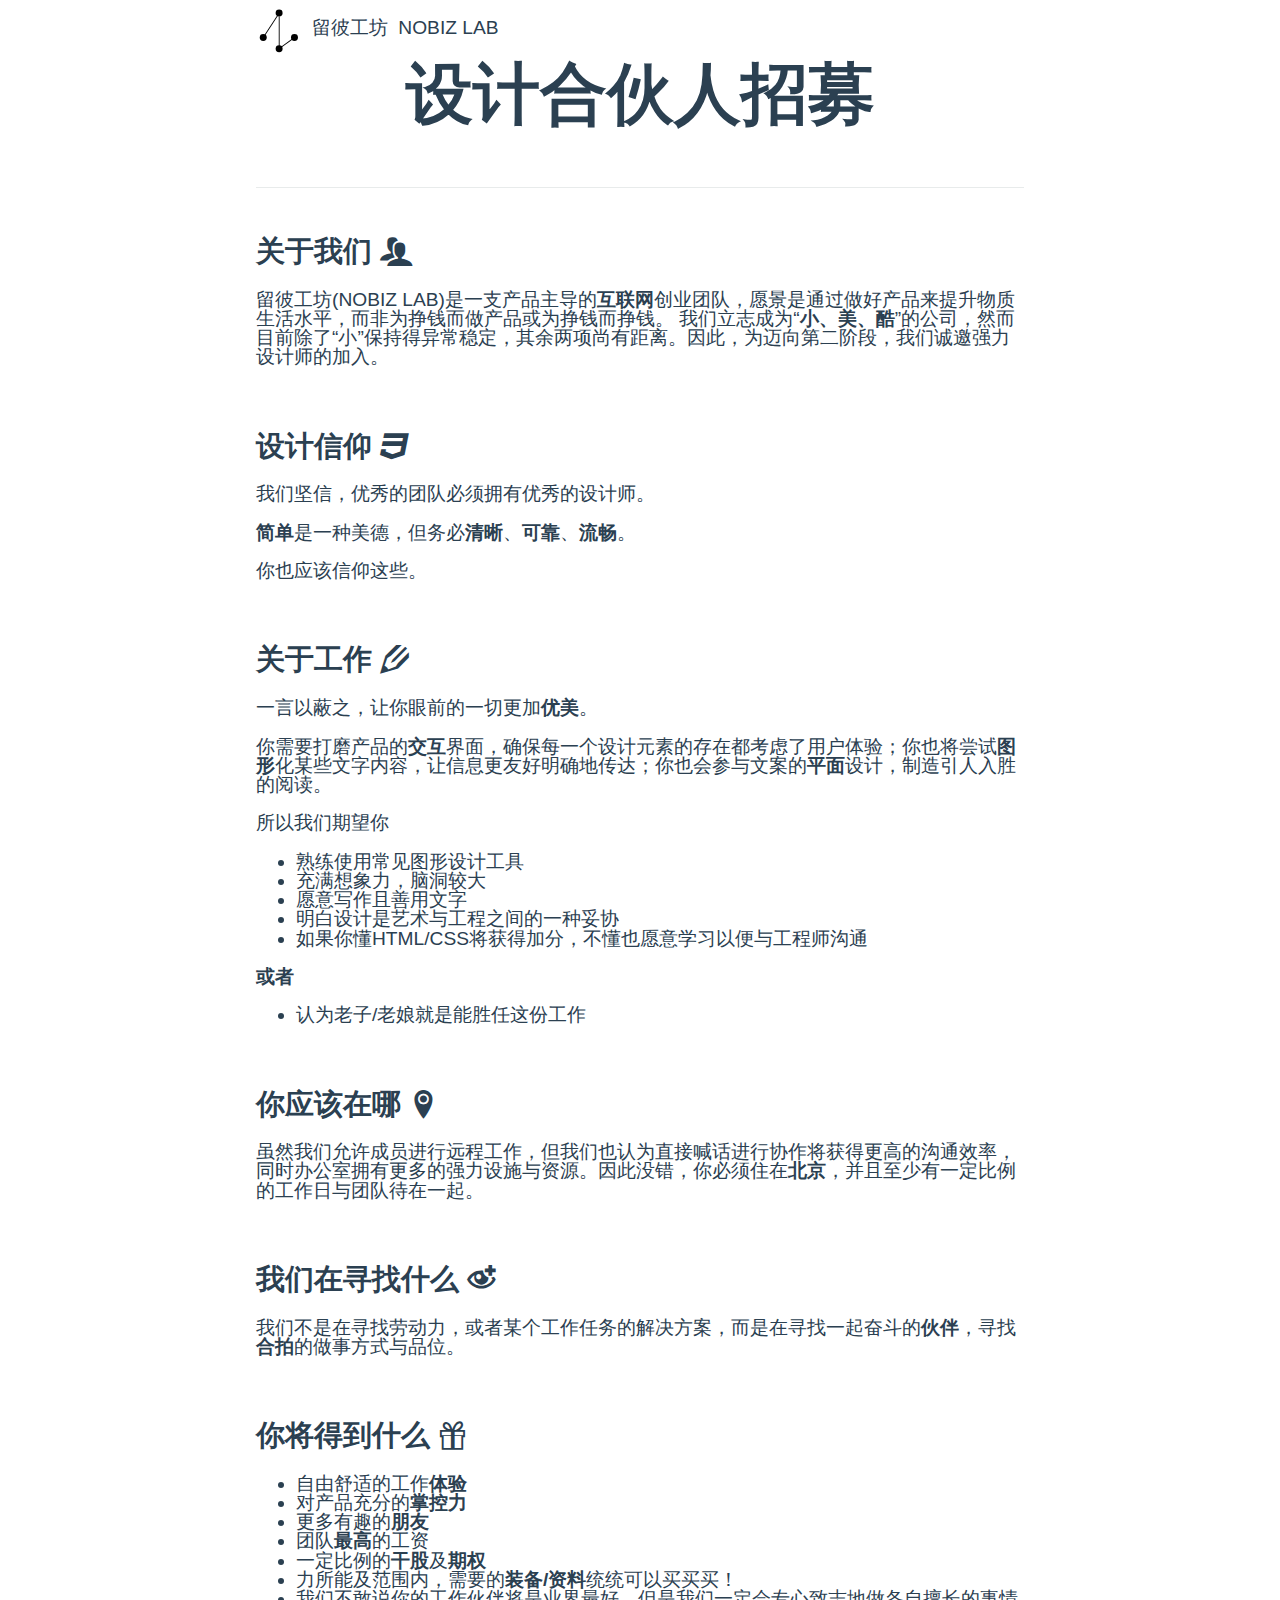
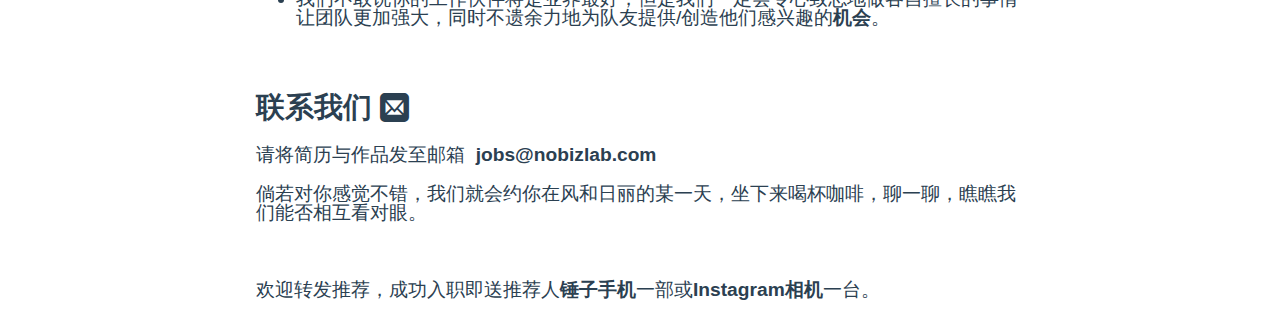
==== commit b1617acc: "modify index.html" ====
--- a/index.html
+++ b/index.html
@@ -1,3 +1,3 @@
-<!DOCTYPE html><html lang="en"><head><meta charset="utf-8"><meta name="viewport" content="width=device-width, initial-scale=1, maximum-scale=1"><title>设计合伙人招募</title><link rel="shortcut icon" href="img/favicon/favicon.ico"><link type="text/css" rel="stylesheet" href="css/font.css"><link type="text/css" rel="stylesheet" href="css/main.css"><script type="text/javascript" src="js/jquery.js"></script></head><body><div class="hide"><img src="img/weixin.jpg"></div><div class="container"><div class="container-title"><div class="logo"><div class="logo-img"><img src="img/logo.svg"></div><span class="company-name">&nbsp 留彼工坊</span><span class="english-name">&nbsp NOBIZ LAB</span></div><h1 class="page-title">设计合伙人招募</h1></div><section class="hr-title"><span></span></section><section class="sectionOne"><h2>关于我们<span class="icon-users"></span></h2><p>留彼工坊(NOBIZ LAB)是一支产品主导的<strong>互联网</strong>创业团队，愿景是通过做好产品来提升物质生活水平，而非为挣钱而做产品或为挣钱而挣钱。 我们立志成为“<strong>小、美、酷</strong>”的公司，然而目前除了“小”保持得异常稳定，其余两项尚有距离。因此，为迈向第二阶段，我们诚邀强力设计师的加入。</p></section><section class="sectionTwo clearfix"><h2>设计信仰<span class="icon-css3"></span></h2><p>   我们坚信，优秀的团队必须拥有优秀的设计师。</p><p>   <strong>简单</strong>是一种美德，但务必<strong>清晰</strong>、<strong>可靠</strong>、<strong>流畅</strong>。</p><p>   你也应该信仰这些。</p></section><section class="sectionThree clearfix"><h2>关于工作<span class="icon-pencil"></span></h2><span>一言以蔽之，让你眼前的一切更加<strong>优美</strong>。</span><p>你需要打磨产品的<strong>交互</strong>界面，确保每一个设计元素的存在都考虑了用户体验；你也将尝试<strong>图形</strong>化某些文字内容，让信息更友好明确地传达；你也会参与文案的<strong>平面</strong>设计，制造引人入胜的阅读。</p><span class="need-ability">所以我们期望你</span><ul class="need-content"><li>熟练使用常见图形设计工具</li><li>充满想象力，脑洞较大</li><li>愿意写作且善用文字</li><li>明白设计是艺术与工程之间的一种妥协</li><li>如果你懂HTML/CSS将获得加分，不懂也愿意学习以便与工程师沟通</li></ul><span class="need-ability"><strong>或者</strong></span><ul class="need-content"><li>认为老子/老娘就是能胜任这份工作</li></ul></section><section class="sectionFour"><h2>你应该在哪<span class="icon-location"></span></h2><p>虽然我们允许成员进行远程工作，但我们也认为直接喊话进行协作将获得更高的沟通效率，同时办公室拥有更多的强力设施与资源。因此没错，你必须住在<strong>北京</strong>，并且至少有一定比例的工作日与团队待在一起。
+<!DOCTYPE html><html lang="en"><head><meta charset="utf-8"><meta name="viewport" content="width=device-width, initial-scale=1, maximum-scale=1"><title>设计合伙人招募</title><link rel="shortcut icon" href="img/favicon/logo.ico"><link type="text/css" rel="stylesheet" href="css/font.css"><link type="text/css" rel="stylesheet" href="css/main.css"><script type="text/javascript" src="js/jquery.js"></script></head><body><div class="hide"><img src="img/weixin.jpg"></div><div class="container"><div class="container-title"><div class="logo"><div class="logo-img"><img src="img/logo.svg"></div><span class="company-name">&nbsp 留彼工坊</span><span class="english-name">&nbsp NOBIZ LAB</span></div><h1 class="page-title">设计合伙人招募</h1></div><section class="hr-title"><span></span></section><section class="sectionOne"><h2>关于我们<span class="icon-users"></span></h2><p>留彼工坊(NOBIZ LAB)是一支产品主导的<strong>互联网</strong>创业团队，愿景是通过做好产品来提升物质生活水平，而非为挣钱而做产品或为挣钱而挣钱。 我们立志成为“<strong>小、美、酷</strong>”的公司，然而目前除了“小”保持得异常稳定，其余两项尚有距离。因此，为迈向第二阶段，我们诚邀强力设计师的加入。</p></section><section class="sectionTwo clearfix"><h2>设计信仰<span class="icon-css3"></span></h2><p>   我们坚信，优秀的团队必须拥有优秀的设计师。</p><p>   <strong>简单</strong>是一种美德，但务必<strong>清晰</strong>、<strong>可靠</strong>、<strong>流畅</strong>。</p><p>   你也应该信仰这些。</p></section><section class="sectionThree clearfix"><h2>关于工作<span class="icon-pencil"></span></h2><span>一言以蔽之，让你眼前的一切更加<strong>优美</strong>。</span><p>你需要打磨产品的<strong>交互</strong>界面，确保每一个设计元素的存在都考虑了用户体验；你也将尝试<strong>图形</strong>化某些文字内容，让信息更友好明确地传达；你也会参与文案的<strong>平面</strong>设计，制造引人入胜的阅读。</p><span class="need-ability">所以我们期望你</span><ul class="need-content"><li>熟练使用常见图形设计工具</li><li>充满想象力，脑洞较大</li><li>愿意写作且善用文字</li><li>明白设计是艺术与工程之间的一种妥协</li><li>如果你懂HTML/CSS将获得加分，不懂也愿意学习以便与工程师沟通</li></ul><span class="need-ability"><strong>或者</strong></span><ul class="need-content"><li>认为老子/老娘就是能胜任这份工作</li></ul></section><section class="sectionFour"><h2>你应该在哪<span class="icon-location"></span></h2><p>虽然我们允许成员进行远程工作，但我们也认为直接喊话进行协作将获得更高的沟通效率，同时办公室拥有更多的强力设施与资源。因此没错，你必须住在<strong>北京</strong>，并且至少有一定比例的工作日与团队待在一起。
 </p></section><section class="sectionFive"><h2>我们在寻找什么<span class="icon-eyes"></span></h2><p>我们不是在寻找劳动力，或者某个工作任务的解决方案，而是在寻找一起奋斗的<strong>伙伴</strong>，寻找<strong>合拍</strong>的做事方式与品位。
-</p></section><section class="sectionSix"><h2>你将得到什么<span class="icon-gift"></span></h2><ul><li>自由舒适的工作<strong>体验</strong></li><li>对产品充分的<strong>掌控力</strong></li><li>更多有趣的<strong>朋友</strong></li><li>团队<strong>最高</strong>的工资</li><li>一定比例的<strong>干股</strong>及<strong>期权</strong></li><li>力所能及范围内，需要的<strong>装备/资料</strong>统统可以买买买！</li><li>我们不敢说你的工作伙伴将是业界最好，但是我们一定会专心致志地做各自擅长的事情让团队更加强大，同时不遗余力地为队友提供/创造他们感兴趣的<strong>机会</strong>。</li></ul></section><section class="sectionSeven"><h2>联系我们<span class="icon-mail"></span></h2><span>请将简历与作品发至邮箱 &nbsp</span><span class="emial">jobs@letsoon.com</span><p>倘若对你感觉不错，我们就会约你在风和日丽的某一天，坐下来喝杯咖啡，聊一聊，瞧瞧我们能否相互看对眼。</p><p>&nbsp</p><p>欢迎转发推荐，成功入职即送推荐人<strong>锤子手机</strong>一部或<strong>Instagram相机</strong>一台。</p></section></div></body></html>+</p></section><section class="sectionSix"><h2>你将得到什么<span class="icon-gift"></span></h2><ul><li>自由舒适的工作<strong>体验</strong></li><li>对产品充分的<strong>掌控力</strong></li><li>更多有趣的<strong>朋友</strong></li><li>团队<strong>最高</strong>的工资</li><li>一定比例的<strong>干股</strong>及<strong>期权</strong></li><li>力所能及范围内，需要的<strong>装备/资料</strong>统统可以买买买！</li><li>我们不敢说你的工作伙伴将是业界最好，但是我们一定会专心致志地做各自擅长的事情让团队更加强大，同时不遗余力地为队友提供/创造他们感兴趣的<strong>机会</strong>。</li></ul></section><section class="sectionSeven"><h2>联系我们<span class="icon-mail"></span></h2><span>请将简历与作品发至邮箱 &nbsp</span><span class="emial">jobs@nobizlab.com</span><p>倘若对你感觉不错，我们就会约你在风和日丽的某一天，坐下来喝杯咖啡，聊一聊，瞧瞧我们能否相互看对眼。</p><p>&nbsp</p><p>欢迎转发推荐，成功入职即送推荐人<strong>锤子手机</strong>一部或<strong>Instagram相机</strong>一台。</p></section></div></body></html>